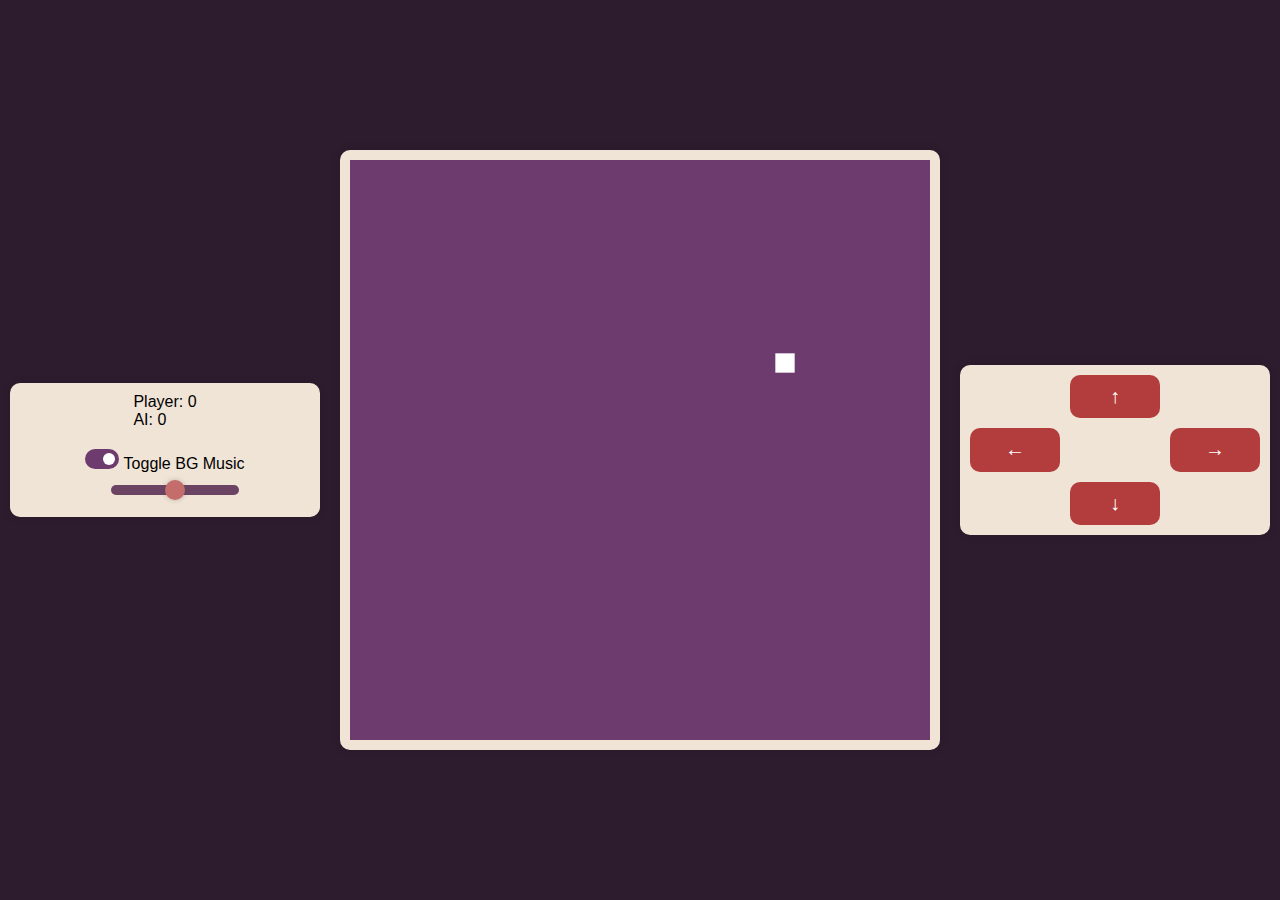
==== game.html @ a61695fa "Add project files." ====
<!DOCTYPE html>
<html lang="en">
<head>
    <meta charset="UTF-8">
    <meta name="viewport" content="width=device-width, initial-scale=1.0">
    <link rel="stylesheet" href="game.css">
    <title>Viper Rush - Game</title>
</head>
<body>
    <div class="settings-container">
        <section>
            <div class="score-container">
                <div class="player-score">Player: 0</div>
                <div class="ai-score">AI: 0</div>
            </div>
        </section>
        <section>
            <div class="toggle-container">
                <label class="switch">
                    <input type="checkbox" class="toggle-bgm-checkbox" checked>
                    <span class="slider round"></span>
                </label>
                <span class="bgm-toggle-label">Toggle BG Music</span>
            </div>
            <div class="game-speed-container">
                <input type="range" class="game-speed-slider" min="1" max="150" value="75">
            </div>
        </section>
    </div>
    
    <div class="canvas-wrapper">
        <canvas class="game-canvas"></canvas>
    </div>
    
    <div class="controls-container">
        <div id="upButton" class="arrow-button">↑</div><br>
        <div id="leftButton" class="arrow-button">←</div>
        <div id="rightButton" class="arrow-button">→</div><br>
        <div id="downButton" class="arrow-button">↓</div>
    </div>
    
    <div class="overlay">
        <div class="popup">
            <p class="popup-message"></p>
            <button class="try-again-button">Try Again</button>
        </div>
    </div>            

    <!-- JavaScript to Load Mode and Initialize Game -->
    <script src="game.js"></script>
</body>
</html>
---- game.css ----
/* General Styles */
body {
    font-family: Arial, sans-serif;
    margin: 0;
    padding: 0;
    display: flex;
    justify-content: center;
    align-items: center;
    min-height: 100vh;
    background-color: #2d1b2e; /* Neutral violet-toned background */
    color: #000;
}

/* Layout Styling */
.settings-container,
.canvas-wrapper,
.controls-container {
    padding: 10px;
    background-color: #f0e4d7; /* Cream background for containers */
    border-radius: 10px;
    box-shadow: 0 0 10px rgba(0, 0, 0, 0.1);
}

.settings-container {
    display: flex;
    flex-direction: column;
    justify-content: center;
    align-items: center; /* Horizontally centered */
    height: 100%; /* Take full available height */
    gap: 20px;
}

.controls-container {
    display: grid;
    grid-template-columns: 1fr 1fr 1fr;
    grid-template-rows: 1fr 1fr 1fr;
    width: 150px;
    height: 150px;
    gap: 10px;
}

#upButton {
    grid-column: 2;
    grid-row: 1;
}

#leftButton {
    grid-column: 1;
    grid-row: 2;
}

#rightButton {
    grid-column: 3;
    grid-row: 2;
}

#downButton {
    grid-column: 2;
    grid-row: 3;
}

/* Arrow Button Styling for Controller Layout */
.arrow-button {
    display: flex;
    justify-content: center;
    align-items: center;
    background-color: #b33c3c;
    color: white;
    width: 100%;
    height: 100%;
    font-size: 20px;
    border-radius: 10px;
    cursor: pointer;
    user-select: none;
    transition: background-color 0.3s ease;
}

.arrow-button:hover {
    background-color: #cc5151; /* Lighter red on hover */
}

/* Canvas Centering */
.canvas-wrapper {
    display: flex;
    justify-content: center;
    align-items: center;
    background-color: #f0e4d7; /* Cream background for canvas */
    width: 100%;
    max-width: 600px;
    aspect-ratio: 1/1; /* Keep wrapper square */
    position: relative;
}

.game-canvas {
    background-color: #6e3b6e; /* Violet-tinted canvas */
    width: 100%;
    height: 100%;
    max-width: 100%;
    max-height: 100%;
}

/* Toggle styling */
.switch {
    position: relative;
    display: inline-block;
    width: 34px;
    height: 20px;
}

.switch input {
    display: none;
}

.slider {
    position: absolute;
    cursor: pointer;
    top: 0;
    left: 0;
    right: 0;
    bottom: 0;
    background-color: #ccc;
    transition: .4s;
    border-radius: 10px;
}

.slider.round {
    border-radius: 34px;
}

.slider:before {
    position: absolute;
    content: "";
    height: 12px;
    width: 12px;
    left: 4px;
    bottom: 4px;
    background-color: white;
    transition: .4s;
    border-radius: 50%;
}

input:checked + .slider {
    background-color: #6e3b6e; /* Violet-tinted switch */
}

input:checked + .slider:before {
    transform: translateX(14px);
}

/* Style the container holding the slider */
.game-speed-container {
    width: 100%;
    padding: 10px;
    display: flex;
    justify-content: center;
}

/* Custom slider styling */
input[type="range"] {
    -webkit-appearance: none; /* Removes default appearance */
    appearance: none;
    width: 80%; /* Adjust the width as necessary */
    height: 10px; /* Height of the slider track */
    background: #330033; /* Dark violet track */
    border-radius: 5px;
    outline: none;
    opacity: 0.7;
    transition: opacity 0.2s;
}

/* Change opacity when hovering over the slider */
input[type="range"]:hover {
    opacity: 1;
}

/* The thumb (the draggable part of the slider) */
input[type="range"]::-webkit-slider-thumb {
    -webkit-appearance: none;
    appearance: none;
    width: 20px; /* Size of the thumb */
    height: 20px;
    background: #b33c3c; /* Red thumb */
    border-radius: 50%; /* Circular thumb */
    cursor: pointer;
    box-shadow: 0 0 5px rgba(0, 0, 0, 0.3); /* Add a subtle shadow */
    transition: background-color 0.3s ease;
}

/* Style for Firefox */
input[type="range"]::-moz-range-thumb {
    width: 20px;
    height: 20px;
    background: #b33c3c;
    border-radius: 50%;
    cursor: pointer;
    box-shadow: 0 0 5px rgba(0, 0, 0, 0.3);
    transition: background-color 0.3s ease;
}

/* Hover effect on the thumb */
input[type="range"]::-webkit-slider-thumb:hover {
    background: #cc5151; /* Lighter red on hover */
}

input[type="range"]::-moz-range-thumb:hover {
    background: #cc5151; /* Lighter red on hover */
}


/* Popup */
.overlay {
    position: fixed;
    display: none;
    top: 0;
    left: 0;
    right: 0;
    bottom: 0;
    background: rgba(0, 0, 0, 0.7);
    justify-content: center;
    align-items: center;
}

.popup {
    background: #f0e4d7; /* Cream Popup */
    padding: 20px;
    border-radius: 10px;
    text-align: center;
}

.popup button {
    background-color: #b33c3c; /* Red Button */
    color: white;
    border: none;
    padding: 10px;
    cursor: pointer;
    border-radius: 5px;
}

.popup button:hover {
    background-color: #cc5151; /* Lighter Red on hover */
}

/* Responsive Layout */
@media (min-width: 768px) {
    body {
        flex-direction: row;
        justify-content: space-between;
    }

    .settings-container, .controls-container {
        flex: 1;
        margin: 0 10px;
    }

    .canvas-wrapper {
        flex: 2;
        margin: 0 10px;
    }
}

@media (max-width: 767px) {
    body {
        flex-direction: column;
    }

    .settings-container, .controls-container {
        margin-bottom: 10px;
    }

    .canvas-wrapper {
        margin-bottom: 10px;
    }
}
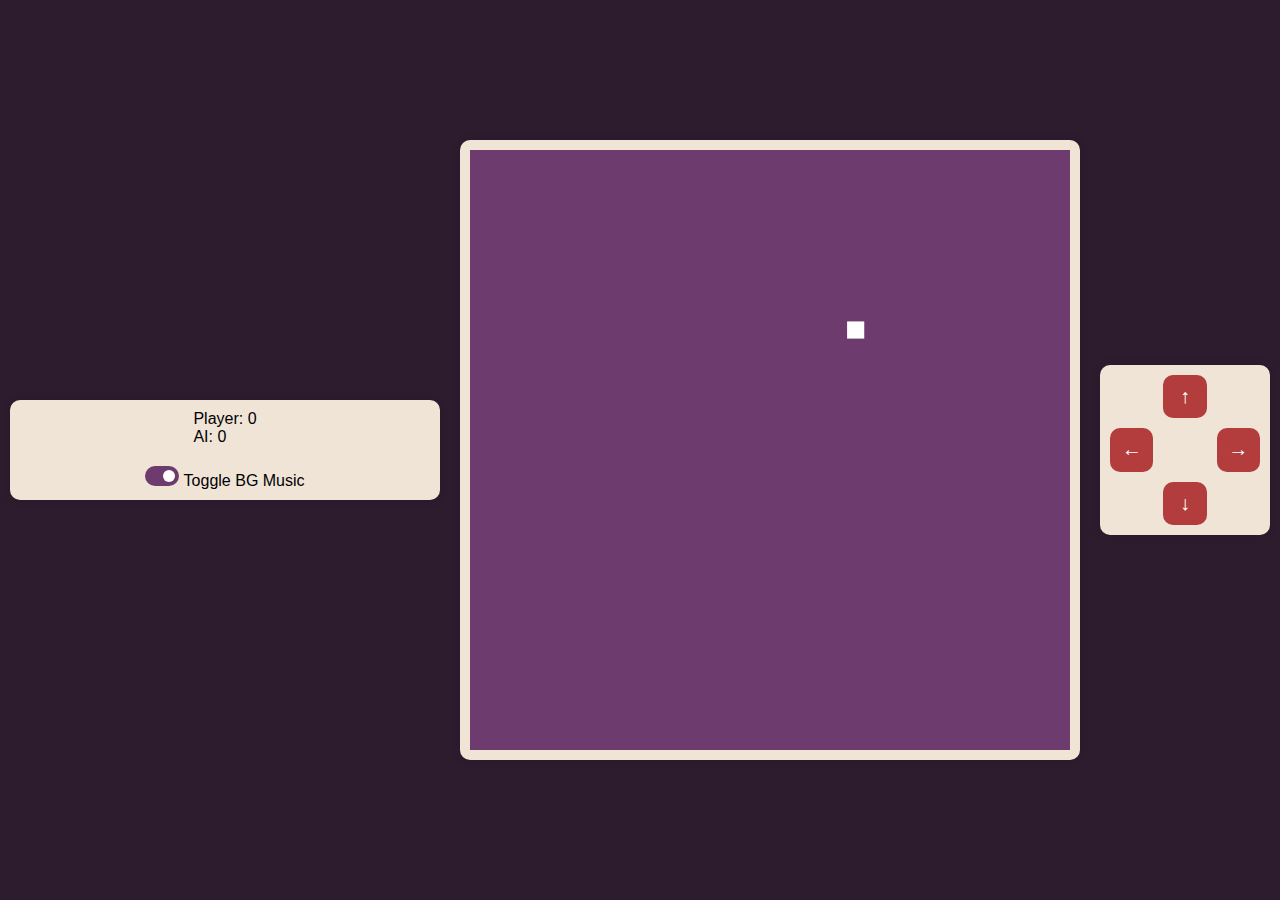
==== commit cc69dca0: "Add project files." ====
--- a/game.html
+++ b/game.html
@@ -3,7 +3,7 @@
 <head>
     <meta charset="UTF-8">
     <meta name="viewport" content="width=device-width, initial-scale=1.0">
-    <link rel="stylesheet" href="game.css">
+    <link rel="stylesheet" href="game2.css">
     <title>Viper Rush - Game</title>
 </head>
 <body>
@@ -21,9 +21,6 @@
                     <span class="slider round"></span>
                 </label>
                 <span class="bgm-toggle-label">Toggle BG Music</span>
-            </div>
-            <div class="game-speed-container">
-                <input type="range" class="game-speed-slider" min="1" max="150" value="75">
             </div>
         </section>
     </div>
--- a/game2.css
+++ b/game2.css
@@ -0,0 +1,281 @@
+/* General Styles */
+body {
+    font-family: Arial, sans-serif;
+    margin: 0;
+    padding: 0;
+    display: flex;
+    justify-content: center;
+    align-items: center;
+    min-height: 100vh;
+    background-color: #2d1b2e; /* Neutral violet-toned background */
+    color: #000;
+}
+
+/* Layout Styling */
+.settings-container,
+.canvas-wrapper,
+.controls-container {
+    padding: 10px;
+    background-color: #f0e4d7; /* Cream background for containers */
+    border-radius: 10px;
+    box-shadow: 0 0 10px rgba(0, 0, 0, 0.1);
+}
+
+.settings-container {
+    display: flex;
+    flex-direction: column;
+    justify-content: center;
+    align-items: center; /* Horizontally centered */
+    height: 100%; /* Take full available height */
+    gap: 20px;
+}
+
+.controls-container {
+    display: grid;
+    grid-template-columns: 1fr 1fr 1fr;
+    grid-template-rows: 1fr 1fr 1fr;
+    width: 150px;
+    height: 150px;
+    gap: 10px;
+}
+
+#upButton {
+    grid-column: 2;
+    grid-row: 1;
+}
+
+#leftButton {
+    grid-column: 1;
+    grid-row: 2;
+}
+
+#rightButton {
+    grid-column: 3;
+    grid-row: 2;
+}
+
+#downButton {
+    grid-column: 2;
+    grid-row: 3;
+}
+
+/* Arrow Button Styling for Controller Layout */
+.controls-container {
+    display: grid;
+    grid-template-columns: 1fr 1fr 1fr;
+    grid-template-rows: 1fr 1fr 1fr;
+    aspect-ratio: 1 / 1;
+    width: 100%;
+    max-width: 150px;
+    gap: 10px;
+}
+
+.arrow-button {
+    display: flex;
+    justify-content: center;
+    align-items: center;
+    background-color: #b33c3c;
+    color: white;
+    font-size: 20px;
+    border-radius: 10px;
+    cursor: pointer;
+    user-select: none;
+    transition: background-color 0.3s ease;
+}
+
+.arrow-button:hover {
+    background-color: #cc5151; /* Lighter red on hover */
+}
+
+/* Canvas Centering */
+.canvas-wrapper {
+    display: flex;
+    justify-content: center;
+    align-items: center;
+    background-color: #f0e4d7; /* Cream background for canvas */
+    width: 100%;
+    max-width: 600px;
+    aspect-ratio: 1/1; /* Keep wrapper square */
+    position: relative;
+}
+
+.game-canvas {
+    background-color: #6e3b6e; /* Violet-tinted canvas */
+    width: 100%;
+    height: 100%;
+    max-width: 100%;
+    max-height: 100%;
+}
+
+/* Toggle styling */
+.switch {
+    position: relative;
+    display: inline-block;
+    width: 34px;
+    height: 20px;
+}
+
+.switch input {
+    display: none;
+}
+
+.slider {
+    position: absolute;
+    cursor: pointer;
+    top: 0;
+    left: 0;
+    right: 0;
+    bottom: 0;
+    background-color: #ccc;
+    transition: .4s;
+    border-radius: 10px;
+}
+
+.slider.round {
+    border-radius: 34px;
+}
+
+.slider:before {
+    position: absolute;
+    content: "";
+    height: 12px;
+    width: 12px;
+    left: 4px;
+    bottom: 4px;
+    background-color: white;
+    transition: .4s;
+    border-radius: 50%;
+}
+
+input:checked + .slider {
+    background-color: #6e3b6e; /* Violet-tinted switch */
+}
+
+input:checked + .slider:before {
+    transform: translateX(14px);
+}
+
+/* Style the container holding the slider */
+.game-speed-container {
+    width: 100%;
+    padding: 10px;
+    display: flex;
+    justify-content: center;
+}
+
+/* Custom slider styling */
+input[type="range"] {
+    -webkit-appearance: none; /* Removes default appearance */
+    appearance: none;
+    width: 80%; /* Adjust the width as necessary */
+    height: 10px; /* Height of the slider track */
+    background: #330033; /* Dark violet track */
+    border-radius: 5px;
+    outline: none;
+    opacity: 0.7;
+    transition: opacity 0.2s;
+}
+
+/* Change opacity when hovering over the slider */
+input[type="range"]:hover {
+    opacity: 1;
+}
+
+/* The thumb (the draggable part of the slider) */
+input[type="range"]::-webkit-slider-thumb {
+    -webkit-appearance: none;
+    appearance: none;
+    width: 20px; /* Size of the thumb */
+    height: 20px;
+    background: #b33c3c; /* Red thumb */
+    border-radius: 50%; /* Circular thumb */
+    cursor: pointer;
+    box-shadow: 0 0 5px rgba(0, 0, 0, 0.3); /* Add a subtle shadow */
+    transition: background-color 0.3s ease;
+}
+
+/* Style for Firefox */
+input[type="range"]::-moz-range-thumb {
+    width: 20px;
+    height: 20px;
+    background: #b33c3c;
+    border-radius: 50%;
+    cursor: pointer;
+    box-shadow: 0 0 5px rgba(0, 0, 0, 0.3);
+    transition: background-color 0.3s ease;
+}
+
+/* Hover effect on the thumb */
+input[type="range"]::-webkit-slider-thumb:hover {
+    background: #cc5151; /* Lighter red on hover */
+}
+
+input[type="range"]::-moz-range-thumb:hover {
+    background: #cc5151; /* Lighter red on hover */
+}
+
+
+/* Popup */
+.overlay {
+    position: fixed;
+    display: none;
+    top: 0;
+    left: 0;
+    right: 0;
+    bottom: 0;
+    background: rgba(0, 0, 0, 0.7);
+    justify-content: center;
+    align-items: center;
+}
+
+.popup {
+    background: #f0e4d7; /* Cream Popup */
+    padding: 20px;
+    border-radius: 10px;
+    text-align: center;
+}
+
+.popup button {
+    background-color: #b33c3c; /* Red Button */
+    color: white;
+    border: none;
+    padding: 10px;
+    cursor: pointer;
+    border-radius: 5px;
+}
+
+.popup button:hover {
+    background-color: #cc5151; /* Lighter Red on hover */
+}
+
+/* Responsive Layout */
+@media (min-width: 768px) {
+    body {
+        flex-direction: row;
+        justify-content: space-between;
+    }
+
+    .settings-container, .controls-container {
+        flex: 1;
+        margin: 0 10px;
+    }
+
+    .canvas-wrapper {
+        flex: 2;
+        margin: 0 10px;
+    }
+}
+
+@media (max-width: 767px) {
+    body {
+        flex-direction: column;
+    }
+
+    .settings-container, .controls-container {
+        margin-bottom: 10px;
+    }
+
+    .canvas-wrapper {
+        margin-bottom: 10px;
+    }
+}
